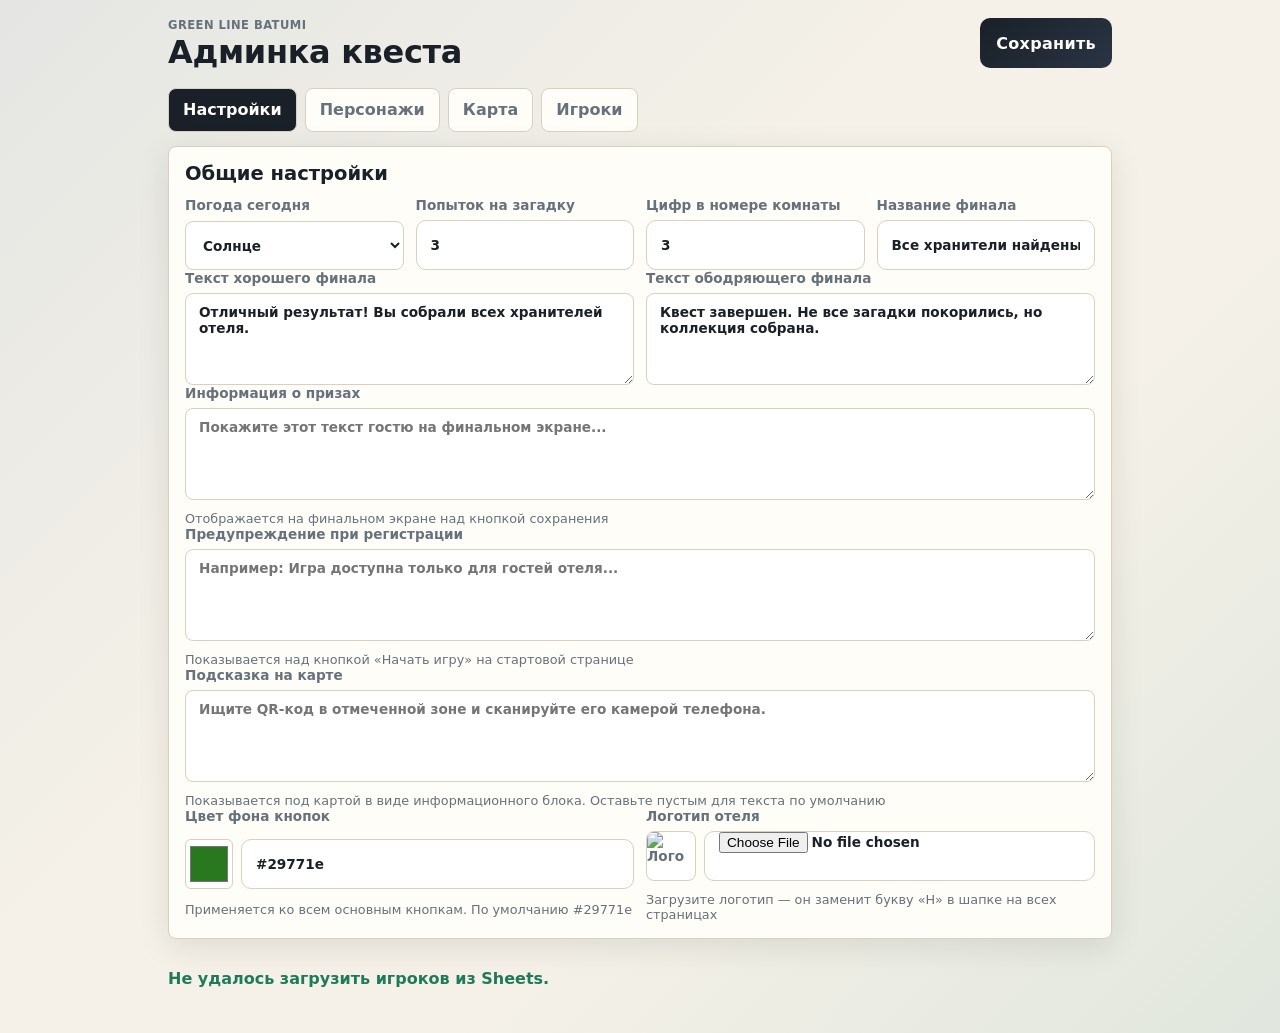
==== admin.html @ c08155d4 "Add files via upload" ====
<!doctype html>
<html lang="ru">
<head>
  <meta charset="utf-8" />
  <meta name="viewport" content="width=device-width, initial-scale=1" />
  <title>Админка квеста</title>
  <link rel="stylesheet" href="./styles.css" />
  <style>
    .admin-app {
          width: min(100%, 980px);
        }
        .admin-header {
          display: flex;
          justify-content: space-between;
          gap: 16px;
          align-items: flex-start;
          margin-bottom: 18px;
        }
        .admin-grid {
          display: grid;
          grid-template-columns: minmax(0, 1fr);
          gap: 14px;
        }
        .admin-section {
          padding: 16px;
          border: 1px solid var(--line);
          border-radius: 8px;
          background: #fffdf7;
          box-shadow: var(--shadow);
        }
        .admin-section h2 {
          margin-bottom: 12px;
        }
        .form-grid {
          display: grid;
          grid-template-columns: repeat(auto-fit, minmax(180px, 1fr));
          gap: 12px;
        }
        .form-grid.images {
          grid-template-columns: 1fr 1fr;
        }
        .form-grid.hint {
          grid-template-columns: 1fr 2fr;
        }
        select,
        textarea {
          width: 100%;
          min-height: 48px;
          border: 1px solid var(--line);
          border-radius: 8px;
          padding: 10px 13px;
          background: #fff;
          color: var(--ink);
        }
        textarea {
          min-height: 92px;
          resize: vertical;
        }
        .character-editor {
          display: grid;
          gap: 12px;
          padding: 0;
          border: 1px solid var(--line);
          border-radius: 8px;
          background: #fff;
          overflow: hidden;
        }
        .character-header-row {
          display: flex;
          justify-content: space-between;
          align-items: center;
          padding: 10px 14px;
          background: #f8f5ed;
          border-bottom: 1px solid var(--line);
          cursor: pointer;
        }
        .character-toggle {
          display: flex;
          align-items: center;
          gap: 8px;
          background: none;
          border: none;
          cursor: pointer;
          padding: 0;
          font: inherit;
          color: var(--ink);
        }
        .character-toggle .toggle-arrow {
          display: inline-block;
          transition: transform 0.2s ease;
          font-size: 0.7rem;
          color: var(--muted);
        }
        .character-editor.is-open .character-toggle .toggle-arrow {
          transform: rotate(90deg);
        }
        .character-toggle .character-title {
          font-size: 0.95rem;
        }
        .character-color-dot {
          display: inline-block;
          width: 14px;
          height: 14px;
          border-radius: 50%;
          border: 1px solid var(--line);
        }
        .character-delete-btn {
          min-height: 32px;
          padding: 0 12px;
          border: 1px solid #b94d3e;
          border-radius: 6px;
          background: #fffdf7;
          color: #b94d3e;
          font-weight: 700;
          font-size: 0.8rem;
          cursor: pointer;
        }
        .character-body {
          display: none;
          padding: 14px;
          gap: 12px;
        }
        .character-editor.is-open .character-body {
          display: grid;
        }
        .editor-list {
          display: grid;
          gap: 12px;
        }
        .admin-actions {
          display: flex;
          flex-wrap: wrap;
          gap: 10px;
        }
        .admin-tabs {
          display: flex;
          gap: 8px;
          margin-bottom: 14px;
        }
        .admin-tab {
          min-height: 44px;
          padding: 0 14px;
          border: 1px solid var(--line);
          border-radius: 8px;
          background: #fffdf7;
          color: var(--muted);
          font-weight: 900;
        }
        .admin-tab.is-active {
          background: #192027;
          color: #fffdf7;
        }
        .admin-panel[hidden] {
          display: none;
        }
        .players-table {
          width: 100%;
          border-collapse: collapse;
          overflow: hidden;
          border: 1px solid var(--line);
          border-radius: 8px;
          background: #fff;
        }
        .players-table th,
        .players-table td {
          padding: 10px;
          border-bottom: 1px solid var(--line);
          text-align: left;
          font-size: 0.9rem;
          vertical-align: middle;
        }
        .players-table th {
          color: var(--muted);
          font-size: 0.76rem;
          text-transform: uppercase;
        }
        .players-table .actions-cell {
          display: flex;
          gap: 6px;
          flex-wrap: wrap;
        }
        .players-table .actions-cell button {
          min-height: 32px;
          padding: 0 12px;
          border: 1px solid var(--line);
          border-radius: 6px;
          background: #fffdf7;
          font-weight: 700;
          font-size: 0.8rem;
          cursor: pointer;
        }
        .players-table .actions-cell .reset-btn {
          color: #d1663f;
          border-color: #d1663f;
        }
        .players-table .actions-cell .delete-btn {
          color: #b94d3e;
          border-color: #b94d3e;
        }
        .players-empty {
          color: var(--muted);
        }
        .admin-actions .secondary,
        .admin-actions .primary {
          width: auto;
          padding: 0 16px;
        }
        .admin-status {
          min-height: 24px;
          color: var(--green);
          font-weight: 800;
        }
        .image-preview {
          max-width: 60px;
          max-height: 60px;
          border: 1px solid var(--line);
          border-radius: 4px;
          object-fit: contain;
          background: #fff;
        }
        .hint-text {
          font-size: 0.8rem;
          color: var(--muted);
          font-weight: 400;
          margin-top: 4px;
        }
        .admin-map-wrap {
          position: relative;
          width: 100%;
          border: 1px solid var(--line);
          border-radius: var(--radius);
          overflow: hidden;
          background: #e8eef0;
          margin-bottom: 14px;
          box-shadow: var(--shadow-lg);
        }
        .admin-map {
          position: relative;
          width: 100%;
          min-height: 50vh;
          overflow: hidden;
          background: #e8eef0;
        }
        .admin-map-image {
          display: block;
          width: 100%;
          height: 100%;
          object-fit: contain;
          object-position: center;
        }
        #admin-pins {
          position: absolute;
          top: 0;
          left: 0;
          width: 100%;
          height: 100%;
          pointer-events: none;
        }
        .admin-pin {
          position: absolute;
          width: 52px;
          height: 52px;
          border-radius: 50%;
          transform: translate(-50%, -50%);
          cursor: grab;
          pointer-events: auto;
          overflow: hidden;
          background: transparent;
          border: none;
          box-shadow: none;
          transition: transform 0.1s;
        }
        .admin-pin:active {
          cursor: grabbing;
        }
        .admin-pin:hover {
          transform: translate(-50%, -50%) scale(1.1);
          z-index: 10;
        }
        .admin-pin img {
          width: 100%;
          height: 100%;
          object-fit: cover;
          display: block;
          pointer-events: none;
          border-radius: 50%;
        }
        .admin-pin .pin-fallback {
          width: 100%;
          height: 100%;
          display: flex;
          align-items: center;
          justify-content: center;
          font-size: 1rem;
          font-weight: 900;
          color: #666;
          background: #e0e0e0;
          border-radius: 50%;
        }
        .admin-pin .pin-coords {
          position: absolute;
          bottom: -22px;
          left: 50%;
          transform: translateX(-50%);
          font-size: 0.7rem;
          color: var(--muted);
          background: rgba(255, 253, 247, 0.9);
          padding: 0 4px;
          border-radius: 3px;
          white-space: nowrap;
          pointer-events: none;
        }
        .admin-pin.dragging {
          opacity: 0.7;
          z-index: 100;
          cursor: grabbing;
        }
        .character-delete-btn {
          min-height: 36px;
          padding: 0 14px;
          border: 1px solid #b94d3e;
          border-radius: 6px;
          background: #fffdf7;
          color: #b94d3e;
          font-weight: 700;
          font-size: 0.85rem;
          cursor: pointer;
          justify-self: end;
        }
        .character-delete-btn:hover {
          background: #b94d3e;
          color: #fff;
        }
        .characters-header {
          display: flex;
          justify-content: space-between;
          align-items: center;
          margin-bottom: 12px;
        }
        @media (max-width: 560px) {
          .admin-header {
                display: grid;
          }
          .admin-actions .secondary,
          .admin-actions .primary {
                width: 100%;
          }
          .players-table th,
          .players-table td {
                padding: 6px;
                font-size: 0.8rem;
          }
          .players-table .actions-cell button {
                font-size: 0.7rem;
                padding: 0 8px;
                min-height: 28px;
          }
          .form-grid.images {
                grid-template-columns: 1fr;
          }
          .form-grid.hint {
                grid-template-columns: 1fr;
          }
          .admin-pin {
                width: 8vmin;
                height: 8vmin;
                min-width: 30px;
                min-height: 30px;
                max-width: 50px;
                max-height: 50px;
          }
          .admin-pin .pin-coords {
                font-size: 8px;
                bottom: calc(-1.4 * 8vmin);
          }
        }
  </style>
</head>
<body>
<main class="app admin-app">
  <header class="admin-header">
    <div>
      <p class="eyebrow">Green Line Batumi</p>
      <h1>Админка квеста</h1>
    </div>
    <div class="admin-actions">
      <button class="primary" id="save-admin" type="button">Сохранить</button>
    </div>
  </header>

  <nav class="admin-tabs" aria-label="Разделы админки">
    <button class="admin-tab is-active" data-admin-tab="settings" type="button">Настройки</button>
    <button class="admin-tab" data-admin-tab="characters" type="button">Персонажи</button>
    <button class="admin-tab" data-admin-tab="map" type="button">Карта</button>
    <button class="admin-tab" data-admin-tab="players" type="button">Игроки</button>
  </nav>

  <!-- Настройки — только общие настройки, без персонажей -->
  <section class="admin-grid admin-panel" id="settings-panel">
    <div class="admin-section">
      <h2>Общие настройки</h2>
      <div class="form-grid">
        <label>
          Погода сегодня
          <select id="current-weather">
            <option value="sun">Солнце</option>
            <option value="rain">Дождь</option>
            <option value="cloudy">Облачно</option>
          </select>
        </label>
        <label>
          Попыток на загадку
          <input id="max-attempts" inputmode="numeric" />
        </label>
        <label>
          Цифр в номере комнаты
          <input id="room-digits" inputmode="numeric" min="1" max="5" />
        </label>
        <label>
          Название финала
          <input id="finish-title" />
        </label>
      </div>
      <div class="form-grid">
        <label>
          Текст хорошего финала
          <textarea id="finish-success"></textarea>
        </label>
        <label>
          Текст ободряющего финала
          <textarea id="finish-support"></textarea>
        </label>
      </div>
      <label>
        Информация о призах
        <textarea id="prize-info" placeholder="Покажите этот текст гостю на финальном экране..."></textarea>
        <span class="hint-text">Отображается на финальном экране над кнопкой сохранения</span>
      </label>
      <label>
        Предупреждение при регистрации
        <textarea id="registration-warning" placeholder="Например: Игра доступна только для гостей отеля..."></textarea>
        <span class="hint-text">Показывается над кнопкой «Начать игру» на стартовой странице</span>
      </label>
      <label>
        Подсказка на карте
        <textarea id="scan-hint" placeholder="Ищите QR-код в отмеченной зоне и сканируйте его камерой телефона."></textarea>
        <span class="hint-text">Показывается под картой в виде информационного блока. Оставьте пустым для текста по умолчанию</span>
      </label>
      <div class="form-grid">
        <label>
          Цвет фона кнопок
          <div style="display:flex;gap:8px;align-items:center;">
            <input id="primary-color" type="color" style="width:48px;height:40px;border:1px solid var(--line);border-radius:6px;padding:2px;cursor:pointer;" />
            <input id="primary-color-hex" type="text" placeholder="#29771e" style="flex:1;" />
          </div>
          <span class="hint-text">Применяется ко всем основным кнопкам. По умолчанию #29771e</span>
        </label>
        <label>
          Логотип отеля
          <div style="display:flex;gap:8px;align-items:center;">
            <img class="image-preview" id="logo-preview" src="" alt="Лого" style="width:50px;height:50px;border-radius:8px;" />
            <input type="file" id="logo-file" accept="image/*" style="flex:1;" />
          </div>
          <span class="hint-text">Загрузите логотип — он заменит букву «H» в шапке на всех страницах</span>
        </label>
      </div>
    </div>

    <p class="admin-status" id="admin-status" role="status"></p>
  </section>

  <!-- Персонажи — редактор списка персонажей -->
  <section class="admin-grid admin-panel" id="characters-panel" hidden>
    <div class="admin-section">
      <div class="characters-header">
        <h2>Персонажи</h2>
        <button class="secondary" id="add-character" type="button">Добавить персонажа</button>
      </div>
      <div class="editor-list" id="characters-editor"></div>
    </div>

    <p class="admin-status" id="characters-status" role="status"></p>
  </section>

  <!-- Карта -->
  <section class="admin-grid admin-panel" id="map-panel" hidden>
    <div class="admin-section">
      <h2>Редактор карты</h2>
      <p class="fineprint">Перетаскивайте персонажей по карте, чтобы задать их позиции. Координаты сохранятся автоматически при нажатии "Сохранить".</p>
      <div class="admin-map-wrap">
        <div class="admin-map" id="admin-map">
          <img class="admin-map-image" src="images/map-background.png" alt="Карта отеля" />
          <div id="admin-pins"></div>
        </div>
      </div>
      <button class="secondary" id="reset-positions" type="button">Сбросить позиции по умолчанию</button>
    </div>
  </section>

  <!-- Игроки -->
  <section class="admin-grid admin-panel" id="players-panel" hidden>
    <div class="admin-section">
      <div class="admin-header">
        <div>
          <h2>Игроки</h2>
          <p class="fineprint">Прогресс берется из событий квеста. В демо-режиме виден игрок этого браузера.</p>
        </div>
        <div class="admin-actions">
          <button class="secondary" id="reset-all-players" type="button">Сбросить всех</button>
          <button class="secondary" id="refresh-players" type="button">Обновить</button>
        </div>
      </div>
      <div id="players-content"></div>
    </div>
  </section>
</main>

<template id="character-template">
  <article class="character-editor">
    <div class="character-header-row">
      <button class="character-toggle" type="button" aria-label="Развернуть/свернуть">
        <span class="toggle-arrow">&#9654;</span>
        <strong class="character-title">Персонаж</strong>
        <span class="character-color-dot"></span>
      </button>
      <button class="character-delete-btn" data-action="delete-character" type="button">Удалить</button>
    </div>
    <div class="character-body">
    <div class="form-grid">
      <label>Включен<select data-field="enabled"><option value="true">Да</option><option value="false">Нет</option></select></label>
      <label>Активен<select data-field="active"><option value="true">Да</option><option value="false">Нет</option></select></label>
      <label>ID<input data-field="id" /><span class="hint-text">Уникальный идентификатор (латиницей, без пробелов)</span></label>
      <label>Имя<input data-field="name" /></label>
      <label>Цвет<input data-field="color" type="color" /></label>
      <label>X<input data-field="x" inputmode="numeric" /></label>
      <label>Y<input data-field="y" inputmode="numeric" /></label>
      <label>Погода<select data-field="weatherRule"><option value="any">Любая</option><option value="sun">Солнце</option><option value="rain">Дождь</option><option value="cloudy">Облачно</option></select></label>
      <label>Доступен с<input data-field="availableFrom" type="time" /></label>
      <label>Доступен до<input data-field="availableTo" type="time" /></label>
      <label>Баллы за находку<input data-field="foundPoints" inputmode="numeric" /></label>
      <label>Бонусы 1/2/3<input data-field="attemptPoints" placeholder="30,20,10" /></label>
    </div>
    <label>Загадка<textarea data-field="riddle"></textarea></label>
    <label>Ответы через запятую<textarea data-field="answers"></textarea></label>

    <!-- Изображения: обычное и решённое -->
    <div class="form-grid images">
      <label>
        URL изображения
        <input data-field="image" placeholder="images/persona-1.png" />
        <span class="hint-text">Картинка найденного персонажа</span>
      </label>
      <label>
        URL изображения (решено)
        <input data-field="imageSolved" placeholder="images/persona-1-solved.png" />
        <span class="hint-text">Картинка после решения загадки (другая поза)</span>
      </label>
    </div>
    <div class="form-grid images">
      <label>
        Загрузить изображение
        <input type="file" data-field="imageFile" accept="image/*" />
        <img class="image-preview" data-preview="image" src="" alt="превью" />
      </label>
      <label>
        Загрузить изображение (решено)
        <input type="file" data-field="imageSolvedFile" accept="image/*" />
        <img class="image-preview" data-preview="imageSolved" src="" alt="превью" />
      </label>
    </div>

    <div class="form-grid hint">
      <label>
        Тип подсказки
        <select data-field="hintType">
          <option value="text">Текст</option>
          <option value="voice">Голос</option>
        </select>
      </label>
      <label>
        Текст подсказки (или URL аудио)
        <input data-field="hintText" placeholder="Нажми на меня, я шепну..." />
      </label>
    </div>
    <label>
      Фраза, если персонаж уже найден
      <input data-field="hintFoundText" placeholder="Ты уже меня нашёл!" />
    </label>
    <label>
      Подсказка, если персонаж недоступен
      <input data-field="unavailableHint" placeholder="Приходи в солнечную погоду!" />
      <span class="hint-text">Показывается вместо «Персонаж недоступен». Укажите когда персонаж будет доступен</span>
    </label>
    <label>
      Аудио-файл для голосовой подсказки (загрузите, если выбран тип "Голос")
      <input type="file" data-field="hintAudio" accept="audio/*" />
      <span data-preview="hintAudio"></span>
    </label>

    </div>

    <!-- QR-код для персонажа -->
    <div class="qr-section" style="display:grid;gap:10px;padding:14px;border:1px solid var(--line);border-radius:8px;background:#fff;">
      <strong style="font-size:0.85rem;">QR-код персонажа</strong>
      <div class="qr-url-row" style="display:flex;gap:8px;align-items:center;">
        <code class="qr-url" style="flex:1;padding:8px 10px;border-radius:6px;background:#eef2f3;color:#2364aa;font-size:0.78rem;overflow:hidden;text-overflow:ellipsis;white-space:nowrap;cursor:pointer;" title="Нажмите чтобы скопировать"></code>
        <button class="qr-copy-btn" type="button" style="min-height:36px;padding:0 12px;border:1px solid var(--line);border-radius:6px;background:#fffdf7;font-weight:700;font-size:0.8rem;cursor:pointer;">Копировать</button>
      </div>
      <div style="display:flex;gap:10px;align-items:center;">
        <canvas class="qr-canvas" width="160" height="160" style="border:1px solid var(--line);border-radius:6px;background:#fff;"></canvas>
        <div style="display:grid;gap:6px;">
          <button class="qr-download-btn" type="button" style="min-height:36px;padding:0 12px;border:1px solid var(--line);border-radius:6px;background:#fffdf7;font-weight:700;font-size:0.8rem;cursor:pointer;">Скачать PNG</button>
          <button class="qr-open-btn" type="button" style="min-height:36px;padding:0 12px;border:1px solid var(--line);border-radius:6px;background:#fffdf7;font-weight:700;font-size:0.8rem;cursor:pointer;">Открыть</button>
        </div>
      </div>
    </div>
  </article>
</template>

<script src="./config.js"></script>
<script src="./qr.js"></script>
<script src="./admin.js"></script>
</body>
</html>
---- styles.css ----
:root {
  color-scheme: light;
  --bg: #f5f1e8;
  --ink: #192027;
  --muted: #65717b;
  --panel: #fffdf7;
  --line: #d9d0c0;
  --green: #1f7a5b;
  --green-light: #e8f5ef;
  --red: #b94d3e;
  --red-light: #fdf0ee;
  --blue: #2364aa;
  --blue-light: #eef4fa;
  --shadow: 0 8px 32px rgba(34, 31, 25, 0.10);
  --shadow-lg: 0 18px 48px rgba(34, 31, 25, 0.14);
  --radius: 14px;
  --radius-sm: 10px;
  --transition: 0.2s cubic-bezier(0.4, 0, 0.2, 1);
  font-family: Inter, ui-sans-serif, system-ui, -apple-system, BlinkMacSystemFont, "Segoe UI", sans-serif;
}

/* === Loading overlay === */
.loading-overlay {
  position: fixed;
  inset: 0;
  z-index: 9999;
  display: flex;
  align-items: center;
  justify-content: center;
  background: var(--green-light);
  transition: opacity 0.3s ease;
}

.loading-overlay .loading-content {
  font-size: 1.2rem;
  font-weight: 800;
  color: var(--green);
  letter-spacing: 0.04em;
}

* {
  box-sizing: border-box;
}

body {
  margin: 0;
  min-height: 100vh;
  background:
    linear-gradient(135deg, rgba(35, 100, 170, 0.08), transparent 42%),
    linear-gradient(315deg, rgba(42, 140, 130, 0.10), transparent 36%),
    var(--bg);
  color: var(--ink);
  -webkit-font-smoothing: antialiased;
}

button,
input,
select,
textarea {
  font: inherit;
}

.app {
  width: min(100%, 460px);
  min-height: 100vh;
  margin: 0 auto;
  padding: max(18px, env(safe-area-inset-top)) 18px max(24px, env(safe-area-inset-bottom));
}

/* === Screens === */
.screen {
  display: none;
  animation: screenIn 0.35s ease both;
}

.screen-active {
  display: block;
}

@keyframes screenIn {
  from {
    opacity: 0;
    transform: translateY(12px);
  }
  to {
    opacity: 1;
    transform: translateY(0);
  }
}

/* === Brand / Topbar === */
.brand-row,
.topbar {
  display: flex;
  align-items: center;
  gap: 14px;
}

.brand-mark {
  display: grid;
  place-items: center;
  width: 50px;
  height: 50px;
  border-radius: 14px;
  background: linear-gradient(135deg, #192027, #2a3444);
  color: #fffdf7;
  font-weight: 900;
  font-size: 1.3rem;
  box-shadow: var(--shadow-lg);
  overflow: hidden;
  flex-shrink: 0;
}

.brand-mark img {
  width: 100%;
  height: 100%;
  object-fit: contain;
  display: block;
}

.eyebrow {
  margin: 0 0 4px;
  color: var(--muted);
  font-size: 0.72rem;
  font-weight: 800;
  letter-spacing: 0.04em;
  text-transform: uppercase;
}

h1,
h2,
p {
  overflow-wrap: anywhere;
}

h1 {
  margin: 0;
  font-size: 2rem;
  line-height: 1.05;
  letter-spacing: -0.01em;
}

h2 {
  margin: 0;
  font-size: 1.22rem;
  line-height: 1.15;
}

/* === Hero Scene === */
.hero-scene {
  position: relative;
  margin: 24px 0 18px;
  border-radius: var(--radius);
  overflow: hidden;
  box-shadow: var(--shadow-lg);
}

.hero-banner {
  display: block;
  width: 100%;
  height: auto;
  max-height: 50vh;
  object-fit: cover;
  object-position: center;
}

/* === Panels === */
.panel {
  border: 1px solid var(--line);
  border-radius: var(--radius);
  background: rgba(255, 253, 247, 0.92);
  box-shadow: var(--shadow);
  backdrop-filter: blur(8px);
  -webkit-backdrop-filter: blur(8px);
}

.panel {
  display: grid;
  gap: 14px;
  padding: 18px;
}

/* === Labels & Inputs === */
label {
  display: grid;
  gap: 7px;
  color: var(--muted);
  font-size: 0.85rem;
  font-weight: 800;
}

input {
  width: 100%;
  min-height: 50px;
  border: 1.5px solid var(--line);
  border-radius: var(--radius-sm);
  padding: 0 14px;
  background: #fff;
  color: var(--ink);
  outline: none;
  transition: border-color var(--transition), box-shadow var(--transition);
}

input:focus {
  border-color: var(--blue);
  box-shadow: 0 0 0 3px rgba(35, 100, 170, 0.14);
}

/* === Buttons === */
.primary,
.secondary,
.icon-button {
  min-height: 50px;
  border: 0;
  border-radius: var(--radius-sm);
  font-weight: 800;
  cursor: pointer;
  transition: all var(--transition);
  position: relative;
  overflow: hidden;
}

.primary {
  background: linear-gradient(135deg, #192027, #2a3444);
  color: #fffdf7;
  letter-spacing: 0.02em;
}

.primary:hover:not(:disabled) {
  background: linear-gradient(135deg, #2a3444, #3a4858);
  box-shadow: 0 4px 16px rgba(25, 32, 39, 0.3);
  transform: translateY(-1px);
}

.primary:active:not(:disabled) {
  transform: translateY(0);
  box-shadow: 0 2px 8px rgba(25, 32, 39, 0.2);
}

.secondary {
  width: 100%;
  border: 1.5px solid var(--line);
  background: var(--panel);
  color: var(--ink);
}

.secondary:hover:not(:disabled) {
  border-color: #bbb0a0;
  background: #f7f3ea;
  box-shadow: 0 2px 12px rgba(34, 31, 25, 0.08);
  transform: translateY(-1px);
}

.secondary:active:not(:disabled) {
  transform: translateY(0);
  box-shadow: none;
}

.icon-button {
  width: 48px;
  flex: 0 0 auto;
  background: var(--panel);
  color: var(--ink);
  border: 1.5px solid var(--line);
  font-size: 1.4rem;
}

.icon-button:hover:not(:disabled) {
  border-color: #bbb0a0;
  background: #f7f3ea;
  transform: translateY(-1px);
  box-shadow: 0 2px 8px rgba(34, 31, 25, 0.08);
}

.icon-button:active:not(:disabled) {
  transform: translateY(0);
  box-shadow: none;
}

button:disabled,
input:disabled {
  opacity: 0.45;
  cursor: not-allowed;
  transform: none !important;
  box-shadow: none !important;
}

.fineprint {
  margin: 0;
  color: var(--muted);
  font-size: 0.82rem;
  line-height: 1.35;
}

/* === Topbar === */
.topbar {
  display: flex;
  align-items: center;
  justify-content: space-between;
  gap: 12px;
  margin-bottom: 14px;
}

.topbar[hidden] {
  display: none;
}

.topbar-left {
  display: flex;
  align-items: center;
  gap: 12px;
  min-width: 0;
}

.topbar-left h2 {
  white-space: nowrap;
  overflow: hidden;
  text-overflow: ellipsis;
}

.top-actions {
  display: flex;
  align-items: center;
  gap: 6px;
  flex-shrink: 0;
}

.topbar-chip {
  display: grid;
  place-items: center;
  width: 42px;
  height: 42px;
  border: 1.5px solid var(--line);
  border-radius: 12px;
  background: var(--panel);
  color: var(--ink);
  cursor: pointer;
  transition: all var(--transition);
  padding: 0;
  -webkit-tap-highlight-color: transparent;
}

.topbar-chip .icon {
  width: 20px;
  height: 20px;
}

.topbar-chip:hover:not(:disabled) {
  border-color: #bbb0a0;
  background: #f7f3ea;
  transform: translateY(-1px);
  box-shadow: 0 2px 8px rgba(34, 31, 25, 0.08);
}

.topbar-chip:active:not(:disabled) {
  transform: translateY(0);
  box-shadow: none;
}

.topbar-chip:disabled {
  opacity: 0.45;
  cursor: not-allowed;
}

/* Weather chip — stands out with color fill */
.topbar-chip.is-weather {
  position: relative;
}

.topbar-chip.is-sun {
  color: #c88500;
  background: linear-gradient(135deg, #fef9ee, #fff3d4);
  border-color: #f0d98a;
  box-shadow: 0 2px 10px rgba(232, 163, 23, 0.2);
}

.topbar-chip.is-rain {
  color: #1a4f8f;
  background: linear-gradient(135deg, #eef4fa, #ddeaf5);
  border-color: #a8c8e8;
  box-shadow: 0 2px 10px rgba(35, 100, 170, 0.2);
}

.topbar-chip.is-cloudy {
  color: #4a5568;
  background: linear-gradient(135deg, #f0f2f4, #e4e8ec);
  border-color: #c8cdd2;
  box-shadow: 0 2px 10px rgba(101, 113, 123, 0.15);
}

/* === Quest Views === */
.quest-view {
  display: flex;
  flex-direction: column;
  min-height: calc(100vh - 180px);
  animation: viewIn 0.3s ease both;
}

@keyframes viewIn {
  from {
    opacity: 0;
    transform: translateX(8px);
  }
  to {
    opacity: 1;
    transform: translateX(0);
  }
}

#map-view {
  flex: 1;
  display: flex;
  flex-direction: column;
}

#map-view[hidden] {
  display: none !important;
}

/* === Map === */
.map-wrap {
  position: relative;
  width: 100%;
  flex: 1;
  min-height: 50vh;
  margin-bottom: 14px;
  border: 1px solid var(--line);
  border-radius: var(--radius);
  overflow: hidden;
  background: #e8eef0;
  box-shadow: var(--shadow-lg);
}

.map-image {
  display: block;
  width: 100%;
  height: 100%;
  object-fit: contain;
  object-position: center;
}

.map-pins-container {
  position: absolute;
  top: 0;
  left: 0;
  width: 100%;
  height: 100%;
  pointer-events: none;
}

/* === Map Pin (shared for game & admin) === */
.map-pin,
.admin-pin {
  position: absolute;
  width: 52px;
  height: 52px;
  border-radius: 50%;
  transform: translate(-50%, -50%);
  cursor: pointer;
  pointer-events: auto;
  transition: transform 0.15s ease, filter 0.2s ease;
  overflow: hidden;
  background: transparent;
  border: none;
  box-shadow: none;
}

.map-pin img,
.admin-pin img {
  width: 100%;
  height: 100%;
  object-fit: cover;
  display: block;
  border-radius: 50%;
}

/* Not found — gray and semi-transparent */
.map-pin:not(.is-found) img {
  filter: grayscale(1);
  opacity: 0.8;
}

/* Found but not solved — color image */
.map-pin.is-found img {
  filter: none;
  opacity: 1;
  outline: 3px solid var(--blue);
  outline-offset: 2px;
}

/* Solved — green glow */
.map-pin.is-solved img {
  filter: none;
  opacity: 1;
  outline: 3px solid var(--green);
  outline-offset: 2px;
}

.map-pin.is-unavailable img {
  filter: grayscale(1) blur(1px);
  opacity: 1;
}

.map-pin.is-unavailable .pin-unavailable-icon {
  position: absolute;
  top: 50%;
  left: 50%;
  transform: translate(-50%, -50%);
  font-size: 3.5vmin;
  color: #192027;
  font-weight: 900;
  text-shadow: 0 0 6px #fff;
  pointer-events: none;
}

.map-pin .pin-fallback {
  width: 100%;
  height: 100%;
  display: flex;
  align-items: center;
  justify-content: center;
  font-size: 3vmin;
  font-weight: 900;
  color: #666;
  background: #e0e0e0;
  border-radius: 50%;
}

/* Game-specific pin styles */
.map-pin {
  animation: levitate 2.5s ease-in-out infinite;
}

.map-pin:hover {
  transform: translate(-50%, -50%) scale(1.12);
  animation-play-state: paused;
  z-index: 10;
}

/* Admin-specific pin styles */
.admin-pin {
  cursor: grab;
}

.admin-pin:active {
  cursor: grabbing;
}

.admin-pin:hover {
  transform: translate(-50%, -50%) scale(1.1);
  z-index: 10;
}

.admin-pin.dragging {
  opacity: 0.7;
  z-index: 100;
  cursor: grabbing;
}

.map-pin .pin-label {
  position: absolute;
  bottom: -20px;
  left: 50%;
  transform: translateX(-50%);
  white-space: nowrap;
  font-size: 0.65rem;
  font-weight: 700;
  color: #192027;
  text-shadow: 0 0 4px #fffdf7, 0 0 4px #fffdf7;
  pointer-events: none;
  background: rgba(255, 253, 247, 0.85);
  padding: 1px 5px;
  border-radius: 3px;
}

@keyframes levitate {
  0%, 100% { transform: translate(-50%, -50%) translateY(0); }
  50% { transform: translate(-50%, -50%) translateY(-5%); }
}

/* === Admin Map === */
/* Admin map styles are now inline in admin.html to match game map exactly */

/* Admin pin extras (base styles are shared with .map-pin above) */
.admin-pin .pin-fallback {
  width: 100%;
  height: 100%;
  display: flex;
  align-items: center;
  justify-content: center;
  font-size: 1rem;
  font-weight: 900;
  color: #666;
  background: #e0e0e0;
  border-radius: 50%;
}

.admin-pin .pin-coords {
  position: absolute;
  bottom: -22px;
  left: 50%;
  transform: translateX(-50%);
  font-size: 0.7rem;
  color: var(--muted);
  background: rgba(255, 253, 247, 0.9);
  padding: 0 4px;
  border-radius: 3px;
  white-space: nowrap;
  pointer-events: none;
}

/* === Character & Profile Views === */
#character-view,
#profile-view {
  flex: 1;
  display: flex;
  flex-direction: column;
}

#character-view[hidden],
#profile-view[hidden] {
  display: none !important;
}

.scan-hint {
  margin: -2px 0 14px;
  padding: 12px 14px;
  border: 1px solid #f0d98a;
  border-radius: var(--radius-sm);
  background: #fef9ee;
  color: #8a6d00;
  font-size: 0.85rem;
  font-weight: 700;
  line-height: 1.4;
}

.scan-hint:empty {
  display: none;
}

/* === Character Fullscreen === */
.character-fullscreen {
  display: flex;
  flex-direction: column;
  flex: 1;
  animation: characterSlideIn 0.4s cubic-bezier(0.22, 1, 0.36, 1) both;
}

@keyframes characterSlideIn {
  from {
    opacity: 0;
    transform: translateY(24px);
  }
  to {
    opacity: 1;
    transform: translateY(0);
  }
}

.character-fullscreen[hidden] {
  display: none !important;
}

/* Hide content until renderCharacter() is called — prevents flash */
.character-fullscreen.is-loading .character-body {
  visibility: hidden;
}

.character-fullscreen.is-loading .character-hero {
  visibility: hidden;
}

/* Hero — top area with large portrait */
.character-hero {
  position: relative;
  display: flex;
  align-items: center;
  justify-content: center;
  min-height: 36vh;
  padding: 16px 0 12px;
  background:
    radial-gradient(ellipse at 50% 80%, rgba(35, 100, 170, 0.08), transparent 60%),
    linear-gradient(180deg, #dbe9ef 0%, #eef2f0 60%, var(--bg) 100%);
  overflow: hidden;
}

.character-hero::before {
  content: "";
  position: absolute;
  bottom: -2px;
  left: 0;
  right: 0;
  height: 40px;
  background: linear-gradient(transparent, var(--bg));
  z-index: 1;
}

/* Large portrait — just the image, no circle */
.character-portrait {
  width: min(70vw, 280px);
  height: auto;
  max-height: 46vh;
  object-fit: contain;
  object-position: center bottom;
  position: relative;
  z-index: 2;
  animation: portraitFloat 3s ease-in-out infinite;
  filter: drop-shadow(0 12px 28px rgba(0, 0, 0, 0.18));
  transition: filter 0.3s ease, transform 0.3s ease;
  /* 3D perspective */
  transform-style: preserve-3d;
  perspective: 800px;
}

.character-portrait:hover {
  animation-play-state: paused;
  transform: scale(1.04) rotateY(-4deg) rotateX(2deg);
  filter: drop-shadow(0 18px 36px rgba(0, 0, 0, 0.25));
}

/* Solved state — celebration glow */
.character-portrait.is-solved {
  animation: portraitCelebrate 2s ease-in-out infinite, portraitFloat 3s ease-in-out infinite;
  filter: drop-shadow(0 0 20px rgba(31, 122, 91, 0.4)) drop-shadow(0 12px 28px rgba(0, 0, 0, 0.18));
}

@keyframes portraitFloat {
  0%, 100% { transform: translateY(0); }
  50% { transform: translateY(-8px); }
}

@keyframes portraitCelebrate {
  0%, 100% { filter: drop-shadow(0 0 20px rgba(31, 122, 91, 0.3)) drop-shadow(0 12px 28px rgba(0, 0, 0, 0.18)); }
  50% { filter: drop-shadow(0 0 32px rgba(31, 122, 91, 0.55)) drop-shadow(0 12px 28px rgba(0, 0, 0, 0.18)); }
}

/* Body — bottom area with text */
.character-body {
  flex: 1;
  padding: 0 20px max(24px, env(safe-area-inset-bottom));
  display: flex;
  flex-direction: column;
}

.character-header {
  margin-bottom: 4px;
}

.character-header h2 {
  font-size: 1.4rem;
  margin: 4px 0 6px;
}

.riddle {
  margin: 12px 0 0;
  padding: 14px 16px;
  font-size: 1.05rem;
  line-height: 1.5;
  border-left: 3px solid var(--blue);
  background: var(--blue-light);
  border-radius: 0 var(--radius-sm) var(--radius-sm) 0;
}

.answer-form {
  display: grid;
  grid-template-columns: 1fr;
  gap: 10px;
  margin-top: 14px;
  transition: opacity 0.3s ease, max-height 0.3s ease;
}

/* When form is hidden after solving */
.answer-form.is-hidden {
  display: none;
}

.feedback {
  min-height: 24px;
  margin: 12px 0 0;
  padding: 10px 14px;
  border-radius: var(--radius-sm);
  color: var(--green);
  font-weight: 800;
  font-size: 0.9rem;
  background: var(--green-light);
  border: 1px solid rgba(31, 122, 91, 0.15);
}

.feedback:empty {
  display: none;
}

.feedback-error {
  color: var(--red);
  background: var(--red-light);
  border-color: rgba(185, 77, 62, 0.15);
}

.character-back-bottom {
  margin-top: auto;
  padding-top: 12px;
}

/* Solved state — show success feedback prominently */
.character-body.is-solved .riddle {
  border-left-color: var(--green);
  background: var(--green-light);
}

.character-body.is-exhausted .riddle {
  border-left-color: var(--red);
  background: var(--red-light);
}

/* === Unavailable character — grayed out === */
.character-fullscreen.is-unavailable .character-hero {
  background:
    radial-gradient(ellipse at 50% 80%, rgba(101, 113, 123, 0.08), transparent 60%),
    linear-gradient(180deg, #e0e3e5 0%, #eef0f1 60%, var(--bg) 100%);
}

.character-fullscreen.is-unavailable .character-portrait {
  filter: grayscale(1) opacity(1);
  animation: none;
}

.character-fullscreen.is-unavailable .character-portrait:hover {
  transform: none;
  filter: grayscale(1) opacity(1);
}

.character-fullscreen.is-unavailable .character-name {
  color: var(--muted);
}

.character-fullscreen.is-unavailable .riddle {
  border-left-color: var(--line);
  background: #eef0f1;
  color: var(--muted);
}

.character-fullscreen.is-unavailable .attempts-bar,
.character-fullscreen.is-unavailable .status-pill {
  display: none;
}

/* === Profile === */
.profile-panel {
  display: grid;
  gap: 16px;
}

.profile-hero {
  display: flex;
  align-items: center;
  gap: 16px;
  padding: 20px 18px;
  border: 1px solid var(--line);
  border-radius: var(--radius);
  background: linear-gradient(135deg, #192027 0%, #2a3444 100%);
  color: #fffdf7;
  box-shadow: var(--shadow-lg);
  animation: profileSlideIn 0.5s cubic-bezier(0.22, 1, 0.36, 1) both;
}

@keyframes profileSlideIn {
  from {
    opacity: 0;
    transform: translateY(16px) scale(0.97);
  }
  to {
    opacity: 1;
    transform: translateY(0) scale(1);
  }
}

.profile-avatar-wrap {
  position: relative;
  width: 60px;
  height: 60px;
  flex-shrink: 0;
}

.profile-avatar-ring {
  position: absolute;
  inset: -4px;
  border-radius: 50%;
  border: 2px solid rgba(255, 253, 247, 0.3);
  animation: profileRingPulse 2.5s ease-in-out infinite;
}

@keyframes profileRingPulse {
  0%, 100% { transform: scale(1); opacity: 0.4; }
  50% { transform: scale(1.08); opacity: 0.8; }
}

.profile-avatar-icon {
  width: 100%;
  height: 100%;
  display: grid;
  place-items: center;
  background: rgba(255, 253, 247, 0.15);
  border-radius: 50%;
  padding: 14px;
  color: #fffdf7;
}

.profile-info {
  min-width: 0;
}

.profile-info h2 {
  color: #fffdf7;
  font-size: 1.25rem;
  margin: 0 0 4px;
}

.profile-info p {
  margin: 0;
  color: rgba(255, 253, 247, 0.6);
  font-weight: 700;
  font-size: 0.85rem;
}

/* === Score Strip (redesigned) === */
.score-strip {
  display: grid;
  grid-template-columns: repeat(3, 1fr);
  gap: 10px;
  border-radius: var(--radius);
  background: var(--panel);
  border: 1px solid var(--line);
  box-shadow: var(--shadow);
  padding: 4px;
  animation: scoreFadeIn 0.6s cubic-bezier(0.22, 1, 0.36, 1) 0.15s both;
}

@keyframes scoreFadeIn {
  from {
    opacity: 0;
    transform: translateY(12px);
  }
  to {
    opacity: 1;
    transform: translateY(0);
  }
}

.score-cell {
  display: flex;
  flex-direction: column;
  align-items: center;
  gap: 4px;
  padding: 14px 8px;
  border-radius: var(--radius-sm);
  background: #fff;
  text-align: center;
  transition: transform 0.2s ease;
}

.score-cell:hover {
  transform: translateY(-2px);
}

.score-icon {
  width: 24px;
  height: 24px;
  color: var(--blue);
}

.score-cell:first-child .score-icon {
  color: #e8a317;
}

.score-cell:last-child .score-icon {
  color: var(--green);
}

.score-icon svg {
  width: 100%;
  height: 100%;
}

.score-strip strong {
  font-size: 1.4rem;
  letter-spacing: -0.02em;
}

.score-strip span {
  color: var(--muted);
  font-size: 0.72rem;
  font-weight: 700;
  text-transform: uppercase;
  letter-spacing: 0.03em;
}

/* === Progress Bar === */
.progress-bar-wrap {
  height: 8px;
  border-radius: 4px;
  background: var(--line);
  overflow: hidden;
  animation: scoreFadeIn 0.6s cubic-bezier(0.22, 1, 0.36, 1) 0.25s both;
}

.progress-bar-fill {
  height: 100%;
  border-radius: 4px;
  background: linear-gradient(90deg, var(--blue), var(--green));
  transition: width 0.8s cubic-bezier(0.22, 1, 0.36, 1);
  width: 0%;
}

/* === Collection === */
.collection {
  padding: 18px;
  border: 1px solid var(--line);
  border-radius: var(--radius);
  background: rgba(255, 253, 247, 0.92);
  box-shadow: var(--shadow);
  backdrop-filter: blur(8px);
  -webkit-backdrop-filter: blur(8px);
  animation: scoreFadeIn 0.6s cubic-bezier(0.22, 1, 0.36, 1) 0.35s both;
}

.collection h2 {
  margin: 0 0 14px;
}

.collection-grid {
  display: grid;
  grid-template-columns: repeat(2, minmax(0, 1fr));
  gap: 12px;
}

.collection-card {
  min-height: 160px;
  padding: 12px;
  border: 2px solid var(--line);
  border-radius: var(--radius);
  background: #fff;
  opacity: 0.5;
  cursor: pointer;
  transition: all 0.25s cubic-bezier(0.22, 1, 0.36, 1);
  position: relative;
  display: flex;
  flex-direction: column;
  align-items: center;
  text-align: center;
  overflow: hidden;
}

.collection-card::before {
  content: "";
  position: absolute;
  top: 0;
  left: 0;
  right: 0;
  height: 4px;
  background: var(--line);
  transition: background 0.3s ease;
}

.collection-card.is-found::before {
  background: var(--blue);
}

.collection-card.is-solved::before {
  background: var(--green);
}

.collection-card:hover {
  transform: translateY(-3px) scale(1.02);
  box-shadow: var(--shadow-lg);
}

.collection-card:active {
  transform: translateY(0) scale(0.98);
}

.collection-card.is-solved {
  opacity: 1;
  border-color: var(--green);
  background: var(--green-light);
  animation: cardReveal 0.4s cubic-bezier(0.34, 1.56, 0.64, 1) both;
}

.collection-card.is-found {
  opacity: 1;
  border-color: var(--blue);
  background: var(--blue-light);
  animation: cardReveal 0.4s cubic-bezier(0.34, 1.56, 0.64, 1) both;
}

@keyframes cardReveal {
  from {
    opacity: 0.5;
    transform: scale(0.9) rotateY(10deg);
  }
  to {
    opacity: 1;
    transform: scale(1) rotateY(0deg);
  }
}

.collection-card .card-portrait {
  width: 64px;
  height: 64px;
  object-fit: contain;
  margin: 4px auto 8px;
  transition: transform 0.2s ease;
}

.collection-card.is-found .card-portrait {
  filter: drop-shadow(0 4px 8px rgba(35, 100, 170, 0.2));
}

.collection-card.is-solved .card-portrait {
  filter: drop-shadow(0 4px 12px rgba(31, 122, 91, 0.3));
}

.collection-card.is-not-found .card-portrait {
  filter: grayscale(1) opacity(0.4);
}

.collection-card strong,
.collection-card span {
  display: block;
}

.collection-card strong {
  font-size: 0.92rem;
  line-height: 1.16;
}

.collection-card span {
  margin-top: 2px;
  color: var(--muted);
  font-size: 0.78rem;
}

.collection-card small {
  display: block;
  margin-top: 6px;
  padding: 2px 8px;
  border-radius: 10px;
  font-size: 0.68rem;
  font-weight: 800;
  text-transform: uppercase;
  letter-spacing: 0.03em;
}

.collection-card.is-solved small {
  color: var(--green);
  background: rgba(31, 122, 91, 0.1);
}

.collection-card.is-found small {
  color: var(--blue);
  background: rgba(35, 100, 170, 0.1);
}

.collection-card.is-not-found small {
  color: var(--muted);
  background: rgba(101, 113, 123, 0.08);
}

/* === Finish Screen === */
#finish-screen {
  flex-direction: column;
  gap: 20px;
  min-height: calc(100vh - 42px);
  animation: screenIn 0.4s ease both;
}

#finish-screen.screen-active {
  display: flex;
}

.finish-header {
  display: flex;
  align-items: center;
  gap: 14px;
}

.finish-copy {
  margin: 0;
  color: var(--muted);
  line-height: 1.45;
  font-size: 0.95rem;
}

.finish-score-block {
  display: flex;
  flex-direction: column;
  align-items: center;
  padding: 24px;
  border-radius: var(--radius);
  background: linear-gradient(135deg, #192027 0%, #2a3444 100%);
  color: #fffdf7;
  box-shadow: var(--shadow-lg);
  animation: badgePop 0.5s cubic-bezier(0.34, 1.56, 0.64, 1) both;
}

.finish-score-block strong {
  font-size: 3.5rem;
  line-height: 1;
  letter-spacing: -0.02em;
}

.finish-score-block span {
  color: rgba(255, 253, 247, 0.6);
  font-size: 0.85rem;
  font-weight: 700;
  text-transform: uppercase;
  letter-spacing: 0.04em;
}

.finish-banner-wrap {
  border-radius: var(--radius);
  overflow: hidden;
  box-shadow: var(--shadow);
}

.finish-banner {
  display: block;
  width: 100%;
  height: auto;
  max-height: 35vh;
  object-fit: cover;
  object-position: center;
}

.finish-prizes {
  padding: 22px 20px;
  border-radius: var(--radius);
  background: linear-gradient(135deg, #1a4a2e 0%, #1f6a3e 50%, #1a4a2e 100%);
  border: 3px solid #e8a317;
  color: #fffdf7;
  font-weight: 700;
  font-size: 1rem;
  line-height: 1.5;
  text-align: center;
  box-shadow: 0 4px 16px rgba(31, 122, 91, 0.25), inset 0 1px 0 rgba(255,255,255,0.1);
  animation: prizeGlow 2s ease-in-out infinite alternate;
  position: relative;
}

.finish-prizes::before {
  content: "★ Призы ★";
  display: block;
  font-size: 0.75rem;
  font-weight: 900;
  letter-spacing: 0.08em;
  text-transform: uppercase;
  color: #e8a317;
  margin-bottom: 8px;
}

@keyframes prizeGlow {
  from { box-shadow: 0 4px 16px rgba(31, 122, 91, 0.2), 0 0 0 0 rgba(232, 163, 23, 0); }
  to { box-shadow: 0 4px 24px rgba(31, 122, 91, 0.4), 0 0 20px 2px rgba(232, 163, 23, 0.25); }
}

.registration-warning {
  padding: 12px 14px;
  border-radius: var(--radius-sm);
  background: #fef9ee;
  border: 1px solid #f0d98a;
  color: #8a6d00;
  font-size: 0.82rem;
  font-weight: 700;
  line-height: 1.4;
}

.registration-warning:empty {
  display: none;
}


@keyframes badgePop {
  from {
    transform: scale(0);
    opacity: 0;
  }
  to {
    transform: scale(1);
    opacity: 1;
  }
}

.finish-stats {
  display: grid;
  grid-template-columns: 1fr 1fr;
  gap: 10px;
}

.finish-stat {
  display: flex;
  flex-direction: column;
  align-items: center;
  gap: 4px;
  padding: 14px 8px;
  border-radius: var(--radius-sm);
  background: var(--panel);
  border: 1px solid var(--line);
  text-align: center;
}

.finish-stat-icon {
  width: 22px;
  height: 22px;
  color: var(--blue);
}

.finish-stat:nth-child(1) .finish-stat-icon { color: #d1663f; }
.finish-stat:nth-child(2) .finish-stat-icon { color: var(--blue); }
.finish-stat:nth-child(3) .finish-stat-icon { color: #e8a317; }
.finish-stat:nth-child(4) .finish-stat-icon { color: var(--green); }

.finish-stat-value {
  font-weight: 900;
  font-size: 1.1rem;
  line-height: 1.2;
}

.finish-stat-label {
  color: var(--muted);
  font-size: 0.72rem;
  font-weight: 700;
  text-transform: uppercase;
  letter-spacing: 0.03em;
}

/* === Hint Bubble === */
.hint-bubble {
  position: fixed;
  z-index: 9999;
  pointer-events: none;
  transform: translate(-50%, -100%) translateY(8px) scale(0.85);
  opacity: 0;
  transition: all 0.3s cubic-bezier(0.22, 1, 0.36, 1);
  font-family: Inter, ui-sans-serif, system-ui, sans-serif;
  filter: drop-shadow(0 6px 20px rgba(0, 0, 0, 0.2));
}

.hint-bubble.is-visible {
  opacity: 1;
  transform: translate(-50%, -100%) translateY(0) scale(1);
}

.hint-bubble.is-leaving {
  opacity: 0;
  transform: translate(-50%, -100%) translateY(-6px) scale(0.92);
  transition: all 0.25s cubic-bezier(0.4, 0, 1, 1);
}

/* When bubble is below the pin (overflows top) */
.hint-bubble.is-below {
  transform: translate(-50%, 0) translateY(8px) scale(0.85);
}

.hint-bubble.is-below.is-visible {
  transform: translate(-50%, 0) translateY(0) scale(1);
}

.hint-bubble.is-below.is-leaving {
  transform: translate(-50%, 0) translateY(6px) scale(0.92);
}

.hint-bubble.is-below .hint-bubble-arrow {
  border-top: none;
  border-bottom: 8px solid var(--bubble-color, #2364aa);
  margin: 0 auto -2px;
  order: -1;
}

.hint-bubble-content {
  background: linear-gradient(135deg, var(--bubble-color, #2364aa), color-mix(in srgb, var(--bubble-color, #2364aa) 80%, #000));
  color: #fff;
  padding: 10px 16px;
  border-radius: 14px;
  font-weight: 700;
  font-size: 0.88rem;
  line-height: 1.4;
  max-width: 220px;
  text-align: center;
  border: 2px solid rgba(255, 255, 255, 0.15);
  box-shadow:
    inset 0 1px 0 rgba(255, 255, 255, 0.15),
    0 4px 16px rgba(0, 0, 0, 0.15);
}

.hint-bubble-arrow {
  width: 0;
  height: 0;
  border-left: 8px solid transparent;
  border-right: 8px solid transparent;
  border-top: 8px solid var(--bubble-color, #2364aa);
  margin: -2px auto 0;
}

/* === Weather Toast === */
.weather-toast {
  position: fixed;
  top: 72px;
  left: 50%;
  transform: translateX(-50%) translateY(-12px) scale(0.9);
  opacity: 0;
  z-index: 9999;
  pointer-events: none;
  background: linear-gradient(135deg, var(--toast-color, #2364aa), color-mix(in srgb, var(--toast-color, #2364aa) 75%, #000));
  color: #fff;
  padding: 10px 20px;
  border-radius: 20px;
  font-weight: 800;
  font-size: 0.9rem;
  box-shadow: 0 8px 28px rgba(0, 0, 0, 0.2);
  border: 2px solid rgba(255, 255, 255, 0.2);
  transition: all 0.35s cubic-bezier(0.22, 1, 0.36, 1);
  white-space: nowrap;
}

.weather-toast.is-visible {
  opacity: 1;
  transform: translateX(-50%) translateY(0) scale(1);
}

.weather-toast.is-leaving {
  opacity: 0;
  transform: translateX(-50%) translateY(-8px) scale(0.95);
  transition: all 0.25s cubic-bezier(0.4, 0, 1, 1);
}

/* === Attempts indicator === */
.attempts-bar {
  display: flex;
  gap: 6px;
  margin: 8px 0 4px;
}

.attempts-dot {
  width: 10px;
  height: 10px;
  border-radius: 50%;
  background: var(--line);
  transition: background 0.3s ease, transform 0.2s ease;
}

.attempts-dot.is-active {
  background: var(--green);
  transform: scale(1.15);
}

.attempts-dot.is-used {
  background: var(--red);
}

/* === Status pill in character panel === */
.status-pill {
  display: inline-flex;
  align-items: center;
  gap: 4px;
  padding: 4px 10px;
  border-radius: 20px;
  font-size: 0.75rem;
  font-weight: 800;
  text-transform: uppercase;
  letter-spacing: 0.03em;
}

.status-pill.is-solved {
  background: var(--green-light);
  color: var(--green);
  border: 1px solid rgba(31, 122, 91, 0.2);
}

.status-pill.is-exhausted {
  background: var(--red-light);
  color: var(--red);
  border: 1px solid rgba(185, 77, 62, 0.2);
}

.status-pill.is-pending {
  background: var(--blue-light);
  color: var(--blue);
  border: 1px solid rgba(35, 100, 170, 0.2);
}

/* === Responsive === */
@media (min-width: 430px) {
  .answer-form {
    grid-template-columns: 1fr 140px;
  }
}

@media (max-width: 380px) {
  h1 {
    font-size: 1.65rem;
  }
  .score-strip strong {
    font-size: 1.2rem;
  }
  .collection-card .card-portrait {
    width: 48px;
    height: 48px;
  }
  .collection-card {
    min-height: 130px;
  }
}
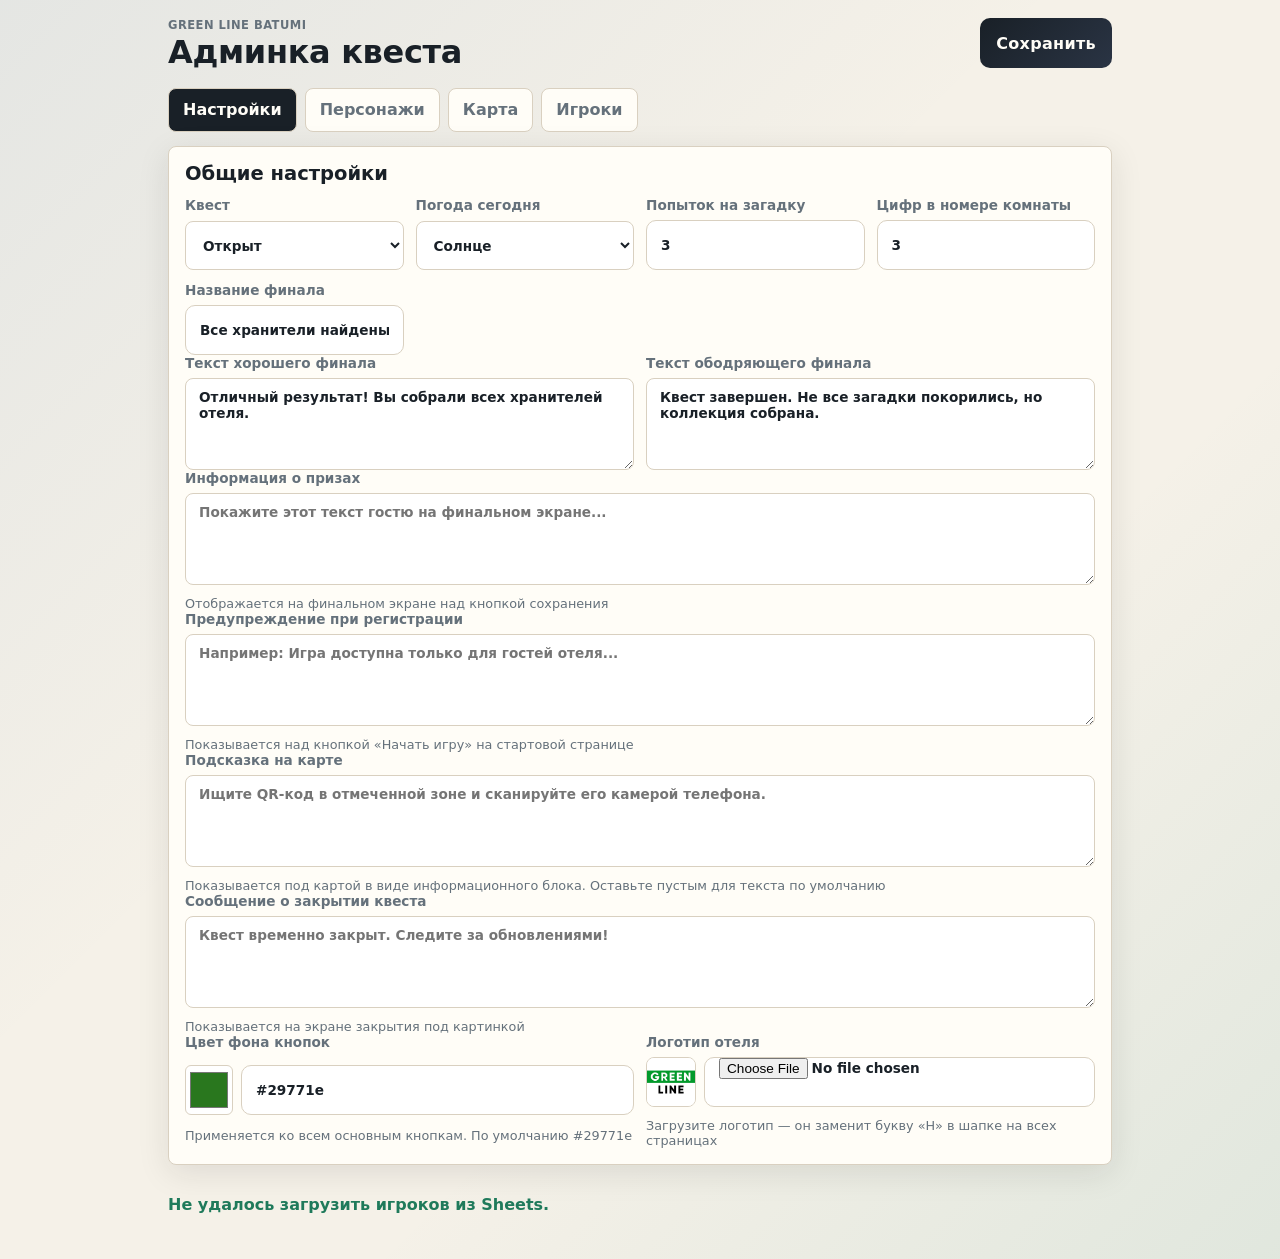
==== commit 654a56fe: "Add files via upload" ====
--- a/admin.html
+++ b/admin.html
@@ -401,6 +401,13 @@
       <h2>Общие настройки</h2>
       <div class="form-grid">
         <label>
+          Квест
+          <select id="quest-status">
+            <option value="active">Открыт</option>
+            <option value="closed">Закрыт</option>
+          </select>
+        </label>
+        <label>
           Погода сегодня
           <select id="current-weather">
             <option value="sun">Солнце</option>
@@ -445,6 +452,11 @@
         Подсказка на карте
         <textarea id="scan-hint" placeholder="Ищите QR-код в отмеченной зоне и сканируйте его камерой телефона."></textarea>
         <span class="hint-text">Показывается под картой в виде информационного блока. Оставьте пустым для текста по умолчанию</span>
+      </label>
+      <label>
+        Сообщение о закрытии квеста
+        <textarea id="closed-message" placeholder="Квест временно закрыт. Следите за обновлениями!"></textarea>
+        <span class="hint-text">Показывается на экране закрытия под картинкой</span>
       </label>
       <div class="form-grid">
         <label>
--- a/styles.css
+++ b/styles.css
@@ -1509,3 +1509,37 @@
     min-height: 130px;
   }
 }
+
+/* === Closed screen === */
+.closed-brand {
+  display: flex;
+  align-items: center;
+  gap: 14px;
+  margin-bottom: 28px;
+}
+
+.closed-banner-wrap {
+  display: flex;
+  justify-content: center;
+  margin-bottom: 24px;
+}
+
+.closed-banner {
+  max-width: 100%;
+  border-radius: var(--radius);
+  animation: closedFloat 3s ease-in-out infinite;
+}
+
+@keyframes closedFloat {
+  0%, 100% { transform: translateY(0); }
+  50% { transform: translateY(-8px); }
+}
+
+.closed-message {
+  text-align: center;
+  font-size: 1.05rem;
+  line-height: 1.6;
+  color: var(--muted);
+  max-width: 320px;
+  margin: 0 auto;
+}
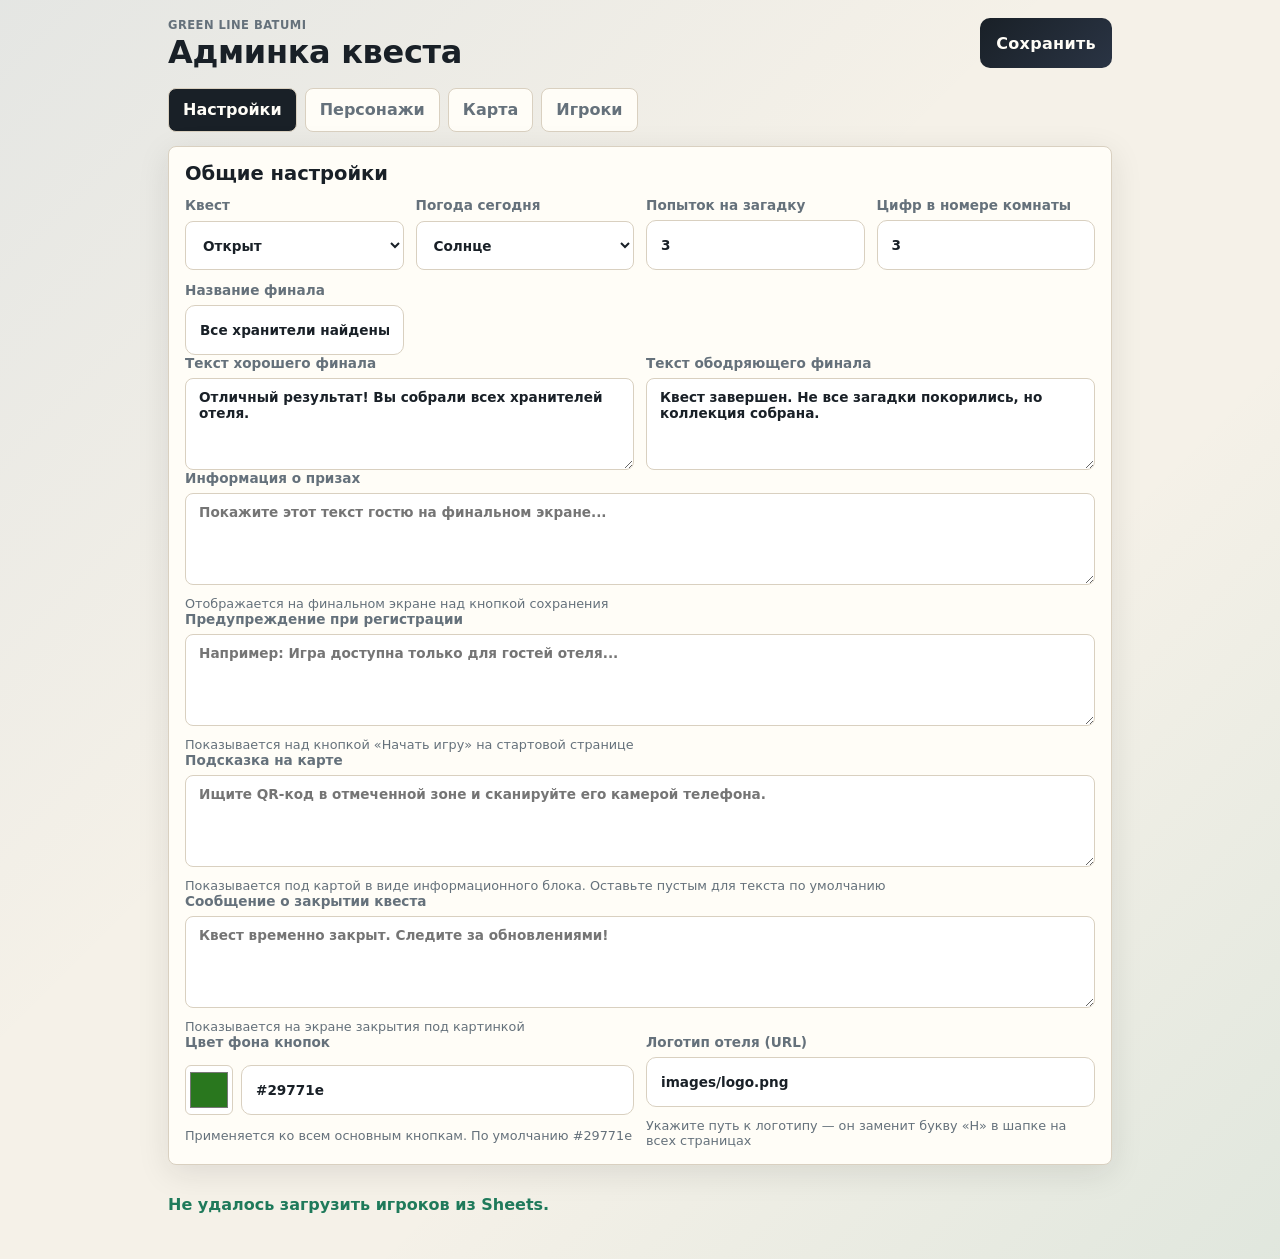
==== commit fe3883c5: "Add files via upload" ====
--- a/admin.html
+++ b/admin.html
@@ -468,12 +468,9 @@
           <span class="hint-text">Применяется ко всем основным кнопкам. По умолчанию #29771e</span>
         </label>
         <label>
-          Логотип отеля
-          <div style="display:flex;gap:8px;align-items:center;">
-            <img class="image-preview" id="logo-preview" src="" alt="Лого" style="width:50px;height:50px;border-radius:8px;" />
-            <input type="file" id="logo-file" accept="image/*" style="flex:1;" />
-          </div>
-          <span class="hint-text">Загрузите логотип — он заменит букву «H» в шапке на всех страницах</span>
+          Логотип отеля (URL)
+          <input id="logo-url" placeholder="images/logo.png" />
+          <span class="hint-text">Укажите путь к логотипу — он заменит букву «H» в шапке на всех страницах</span>
         </label>
       </div>
     </div>
@@ -568,18 +565,6 @@
         <span class="hint-text">Картинка после решения загадки (другая поза)</span>
       </label>
     </div>
-    <div class="form-grid images">
-      <label>
-        Загрузить изображение
-        <input type="file" data-field="imageFile" accept="image/*" />
-        <img class="image-preview" data-preview="image" src="" alt="превью" />
-      </label>
-      <label>
-        Загрузить изображение (решено)
-        <input type="file" data-field="imageSolvedFile" accept="image/*" />
-        <img class="image-preview" data-preview="imageSolved" src="" alt="превью" />
-      </label>
-    </div>
 
     <div class="form-grid hint">
       <label>
@@ -590,10 +575,15 @@
         </select>
       </label>
       <label>
-        Текст подсказки (или URL аудио)
+        Текст подсказки
         <input data-field="hintText" placeholder="Нажми на меня, я шепну..." />
       </label>
     </div>
+    <label>
+      URL аудио для голосовой подсказки
+      <input data-field="hintAudio" placeholder="voices/character-1.wav" />
+      <span class="hint-text">Укажите путь к аудиофайлу (например voices/char-name.wav). Воспроизводится при типе подсказки «Голос»</span>
+    </label>
     <label>
       Фраза, если персонаж уже найден
       <input data-field="hintFoundText" placeholder="Ты уже меня нашёл!" />
@@ -603,11 +593,6 @@
       <input data-field="unavailableHint" placeholder="Приходи в солнечную погоду!" />
       <span class="hint-text">Показывается вместо «Персонаж недоступен». Укажите когда персонаж будет доступен</span>
     </label>
-    <label>
-      Аудио-файл для голосовой подсказки (загрузите, если выбран тип "Голос")
-      <input type="file" data-field="hintAudio" accept="audio/*" />
-      <span data-preview="hintAudio"></span>
-    </label>
 
     </div>
 
--- a/styles.css
+++ b/styles.css
@@ -32,10 +32,25 @@
 }
 
 .loading-overlay .loading-content {
+  display: flex;
+  align-items: center;
+  gap: 10px;
   font-size: 1.2rem;
   font-weight: 800;
   color: var(--green);
   letter-spacing: 0.04em;
+}
+
+.loading-overlay .loading-icon {
+  width: 6em;
+  height: auto;
+  animation: loadingBounce 1.2s ease-in-out infinite;
+}
+
+@keyframes loadingBounce {
+  0%, 100% { transform: translateY(0); }
+  25% { transform: translateY(-3px); }
+  75% { transform: translateY(3px); }
 }
 
 * {
@@ -242,6 +257,7 @@
   border: 1.5px solid var(--line);
   background: var(--panel);
   color: var(--ink);
+  margin-top: 20px;
 }
 
 .secondary:hover:not(:disabled) {
@@ -340,9 +356,12 @@
   -webkit-tap-highlight-color: transparent;
 }
 
-.topbar-chip .icon {
-  width: 20px;
-  height: 20px;
+.topbar-chip .icon,
+.topbar-chip-img {
+  width: 100%;
+  height: 100%;
+  object-fit: contain;
+  pointer-events: none;
 }
 
 .topbar-chip:hover:not(:disabled) {
@@ -897,12 +916,9 @@
 .profile-avatar-icon {
   width: 100%;
   height: 100%;
-  display: grid;
-  place-items: center;
-  background: rgba(255, 253, 247, 0.15);
+  display: block;
   border-radius: 50%;
-  padding: 14px;
-  color: #fffdf7;
+  object-fit: contain;
 }
 
 .profile-info {
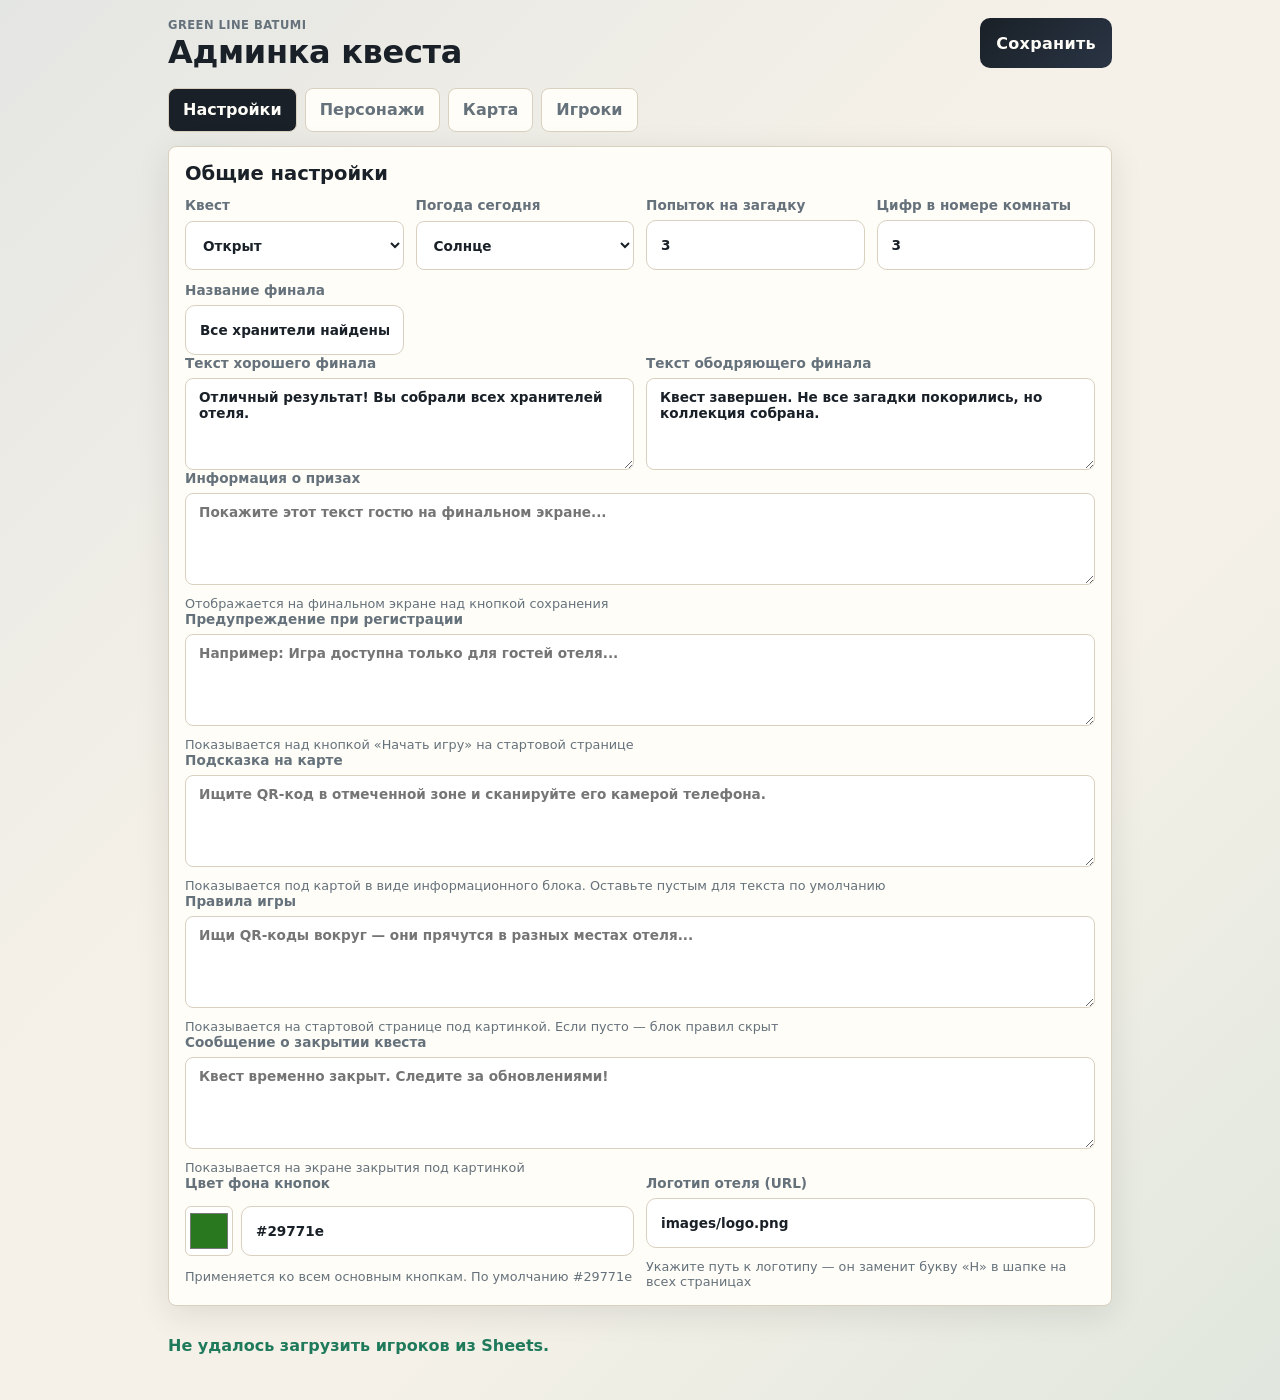
==== commit 4c92fd1a: "Add files via upload" ====
--- a/admin.html
+++ b/admin.html
@@ -452,6 +452,11 @@
         Подсказка на карте
         <textarea id="scan-hint" placeholder="Ищите QR-код в отмеченной зоне и сканируйте его камерой телефона."></textarea>
         <span class="hint-text">Показывается под картой в виде информационного блока. Оставьте пустым для текста по умолчанию</span>
+      </label>
+      <label>
+        Правила игры
+        <textarea id="rules-text" placeholder="Ищи QR-коды вокруг — они прячутся в разных местах отеля..."></textarea>
+        <span class="hint-text">Показывается на стартовой странице под картинкой. Если пусто — блок правил скрыт</span>
       </label>
       <label>
         Сообщение о закрытии квеста
--- a/styles.css
+++ b/styles.css
@@ -179,6 +179,41 @@
   object-position: center;
 }
 
+/* === Rules block === */
+.rules-block {
+  display: flex;
+  align-items: flex-start;
+  gap: 14px;
+  margin: 0 0 18px;
+  padding: 16px 18px;
+  border: 2px solid var(--green);
+  border-radius: var(--radius);
+  background: linear-gradient(135deg, var(--green-light), #f0faf5);
+  box-shadow: 0 2px 12px rgba(31, 122, 91, 0.1);
+}
+
+.rules-icon {
+  flex-shrink: 0;
+  width: 32px;
+  height: 32px;
+  border-radius: 50%;
+  background: var(--green);
+  color: #fff;
+  display: grid;
+  place-items: center;
+  font-weight: 900;
+  font-size: 1.1rem;
+  line-height: 1;
+}
+
+.rules-block p {
+  margin: 0;
+  font-size: 0.88rem;
+  line-height: 1.55;
+  color: var(--ink);
+  font-weight: 500;
+}
+
 /* === Panels === */
 .panel {
   border: 1px solid var(--line);
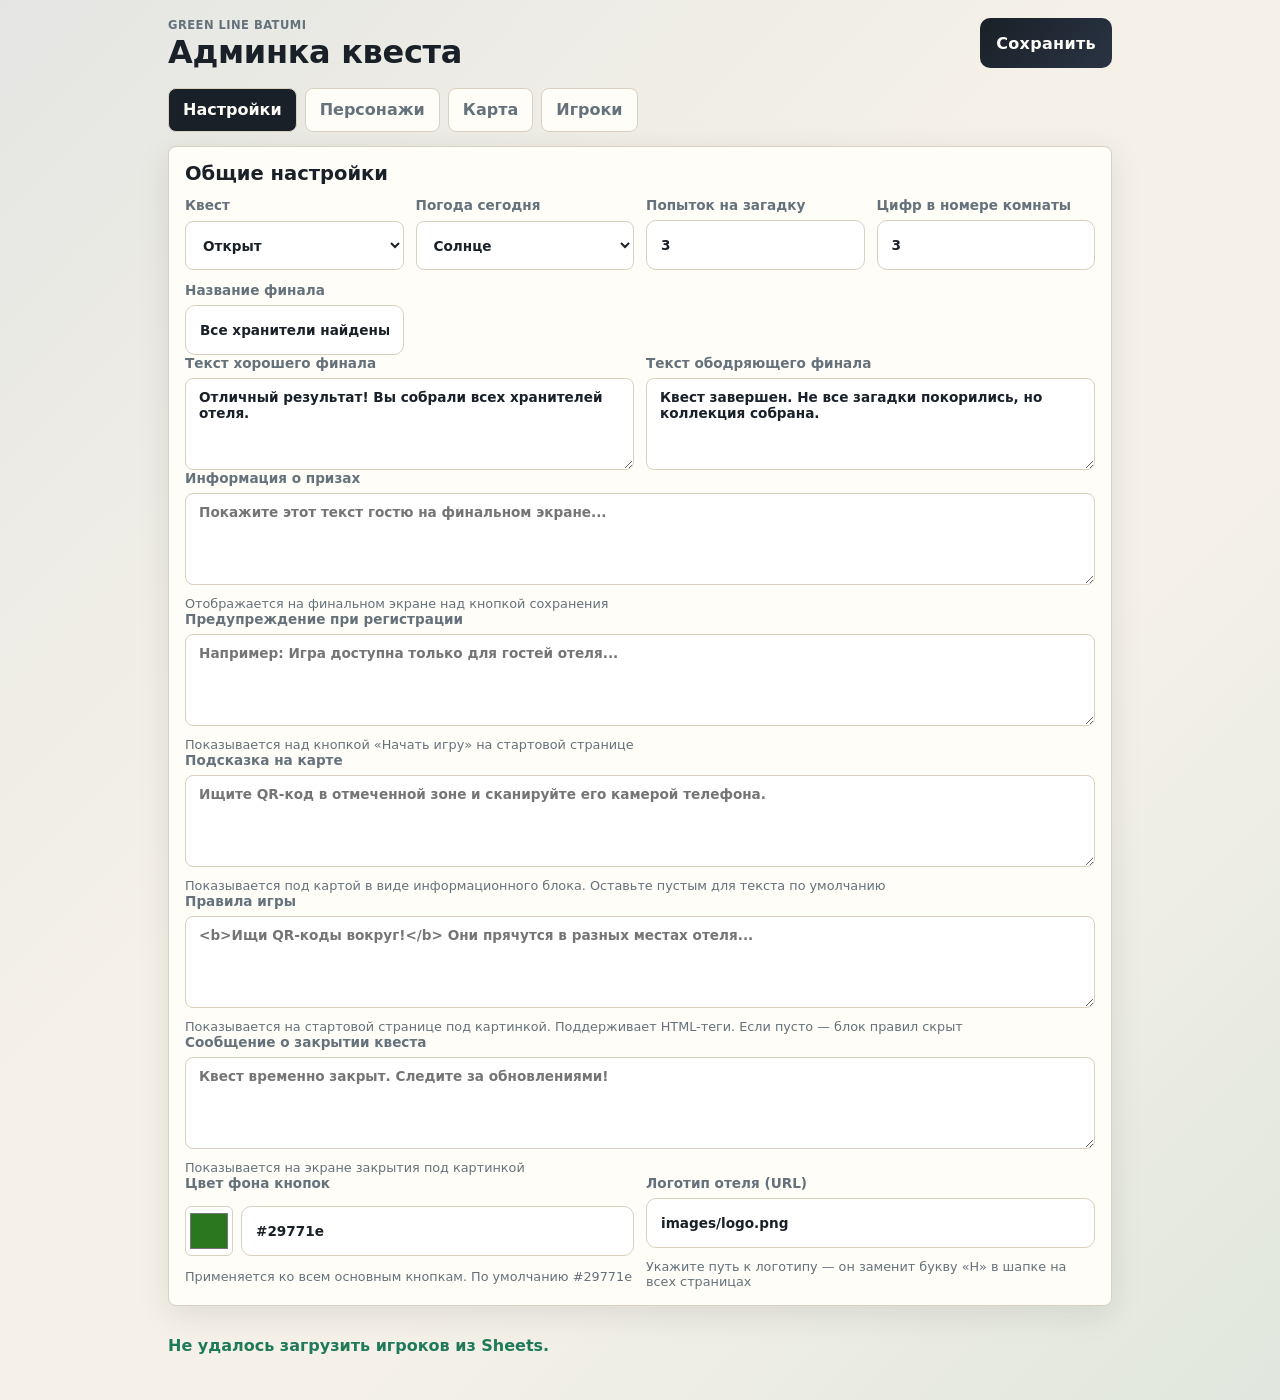
==== commit 73c97e2d: "Add files via upload" ====
--- a/admin.html
+++ b/admin.html
@@ -455,8 +455,8 @@
       </label>
       <label>
         Правила игры
-        <textarea id="rules-text" placeholder="Ищи QR-коды вокруг — они прячутся в разных местах отеля..."></textarea>
-        <span class="hint-text">Показывается на стартовой странице под картинкой. Если пусто — блок правил скрыт</span>
+        <textarea id="rules-text" placeholder="<b>Ищи QR-коды вокруг!</b> Они прячутся в разных местах отеля..."></textarea>
+        <span class="hint-text">Показывается на стартовой странице под картинкой. Поддерживает HTML-теги. Если пусто — блок правил скрыт</span>
       </label>
       <label>
         Сообщение о закрытии квеста
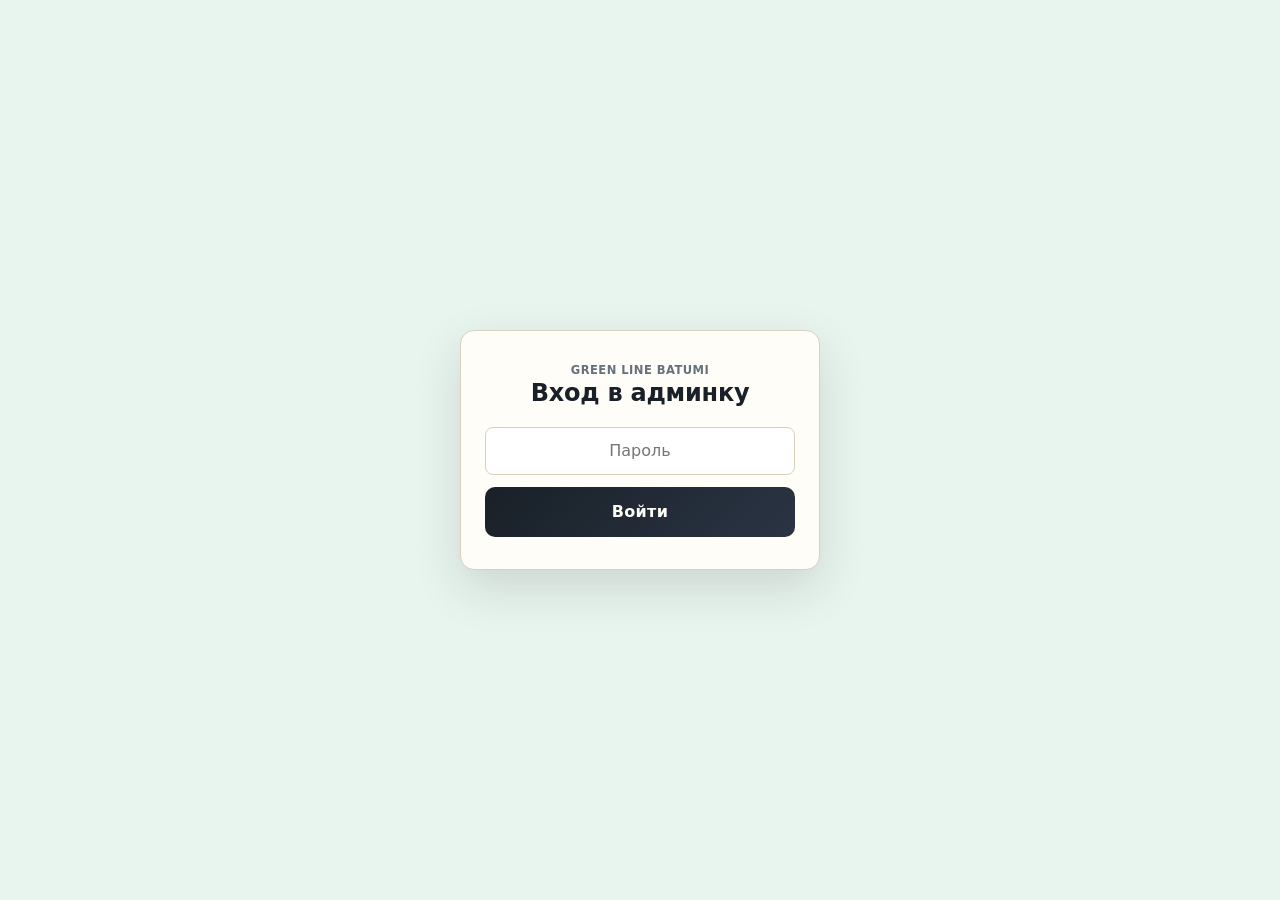
==== commit 297629a1: "Add files via upload" ====
--- a/admin.html
+++ b/admin.html
@@ -374,10 +374,76 @@
                 bottom: calc(-1.4 * 8vmin);
           }
         }
+        /* Auth screen */
+        .auth-screen {
+          position: fixed;
+          inset: 0;
+          z-index: 9999;
+          display: flex;
+          align-items: center;
+          justify-content: center;
+          background: var(--green-light);
+          padding: 20px;
+        }
+        .auth-card {
+          width: min(100%, 360px);
+          padding: 32px 24px;
+          background: var(--panel);
+          border: 1px solid var(--line);
+          border-radius: var(--radius);
+          box-shadow: var(--shadow-lg);
+          text-align: center;
+        }
+        .auth-card .eyebrow {
+          margin-bottom: 4px;
+        }
+        .auth-card h1 {
+          margin: 0 0 20px;
+          font-size: 1.5rem;
+        }
+        .auth-card form {
+          display: grid;
+          gap: 12px;
+        }
+        .auth-card input {
+          width: 100%;
+          min-height: 48px;
+          border: 1px solid var(--line);
+          border-radius: 8px;
+          padding: 10px 14px;
+          background: #fff;
+          color: var(--ink);
+          font-size: 1rem;
+          text-align: center;
+        }
+        .auth-card .primary {
+          width: 100%;
+        }
+        .auth-card .feedback {
+          margin: 0;
+          min-height: 20px;
+        }
+        .auth-screen[hidden] {
+          display: none;
+        }
   </style>
 </head>
 <body>
-<main class="app admin-app">
+
+<!-- Экран ввода пароля -->
+<div id="auth-screen" class="auth-screen">
+  <div class="auth-card">
+    <p class="eyebrow">Green Line Batumi</p>
+    <h1>Вход в админку</h1>
+    <form id="auth-form">
+      <input id="auth-password" type="password" placeholder="Пароль" autocomplete="current-password" required />
+      <button class="primary" type="submit">Войти</button>
+      <p class="feedback feedback-error" id="auth-error" role="status"></p>
+    </form>
+  </div>
+</div>
+
+<main class="app admin-app" id="admin-main" hidden>
   <header class="admin-header">
     <div>
       <p class="eyebrow">Green Line Batumi</p>
@@ -400,6 +466,11 @@
     <div class="admin-section">
       <h2>Общие настройки</h2>
       <div class="form-grid">
+        <label>
+          Название отеля
+          <input id="hotel-name" placeholder="Green Line Batumi" />
+          <span class="hint-text">Показывается рядом с логотипом на всех страницах</span>
+        </label>
         <label>
           Квест
           <select id="quest-status">
